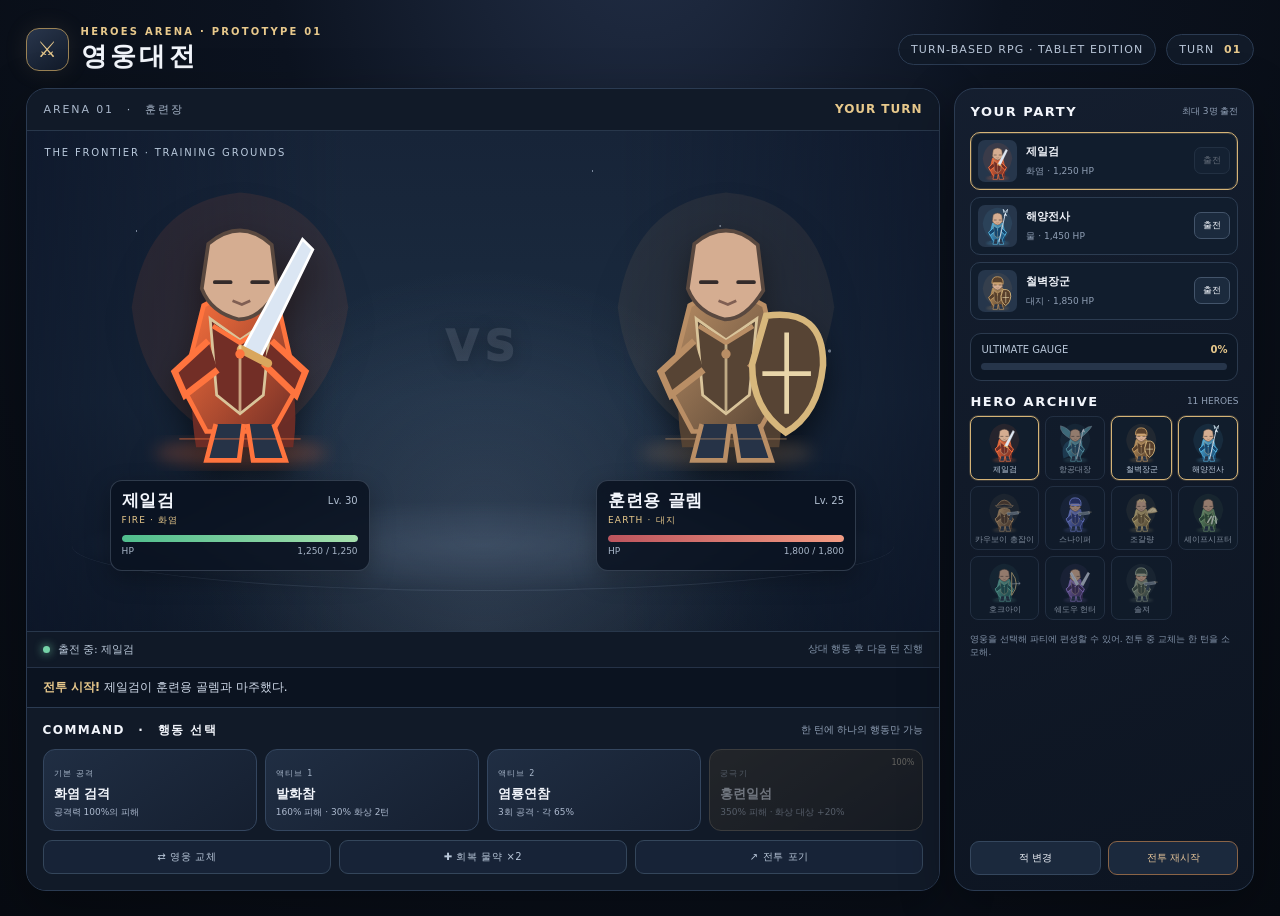
==== hero-battle/index.html @ e9ee2f9c "Add Heroes Battle iPad combat prototype" ====
<!doctype html>
<html lang="ko">
<head>
<meta charset="utf-8">
<meta name="viewport" content="width=device-width,initial-scale=1,maximum-scale=1,user-scalable=no,viewport-fit=cover">
<meta name="theme-color" content="#090d16">
<meta name="apple-mobile-web-app-capable" content="yes">
<meta name="mobile-web-app-capable" content="yes">
<meta name="apple-mobile-web-app-status-bar-style" content="black-translucent">
<title>영웅대전 — HEROES ARENA</title>
<style>
:root{color-scheme:dark;--bg:#090d16;--panel:#111927;--panel2:#172235;--line:#2b3b52;--muted:#91a0b6;--text:#f2f5fb;--gold:#e8c98c;--blue:#7ab9ef;--red:#f07878;--green:#77c9a4}
*{box-sizing:border-box}html,body{margin:0;min-height:100%;background:radial-gradient(ellipse at 50% -20%,#24314a 0,#0c1320 42%,#070b12 100%);color:var(--text);font-family:ui-sans-serif,system-ui,-apple-system,BlinkMacSystemFont,"Segoe UI",sans-serif}body{min-height:100svh;overflow-x:hidden}button{font:inherit;color:inherit;cursor:pointer}button:focus-visible{outline:2px solid var(--gold);outline-offset:3px}.app{max-width:1500px;margin:auto;padding:clamp(12px,2vw,26px);min-height:100svh}.top{display:flex;align-items:center;justify-content:space-between;gap:16px;margin-bottom:14px}.brand{display:flex;align-items:center;gap:12px}.crest{width:43px;height:43px;display:grid;place-items:center;border:1px solid #9b8356;border-radius:13px;color:var(--gold);font-size:22px;background:linear-gradient(145deg,#29364c,#111a29);box-shadow:0 0 24px #d8b77b1a}.eyebrow{font-size:10px;letter-spacing:.22em;color:var(--gold);font-weight:800}.brand h1{font-size:clamp(18px,2.4vw,26px);letter-spacing:.13em;margin:2px 0 0;font-weight:900}.top-right{display:flex;align-items:center;gap:10px}.mode-pill,.turn-pill{padding:8px 12px;border:1px solid var(--line);border-radius:999px;background:#111a28;color:#b8c5d7;font-size:11px;letter-spacing:.1em}.turn-pill strong{color:var(--gold);margin-left:5px}.layout{display:grid;grid-template-columns:minmax(0,1fr) 300px;gap:14px;align-items:stretch}.battle-card,.side-card{border:1px solid #2b3b52;background:linear-gradient(160deg,#151f30ed,#0d1522f5);border-radius:20px;box-shadow:0 18px 55px #0005;overflow:hidden}.battle-head{display:flex;align-items:center;justify-content:space-between;padding:13px 17px;border-bottom:1px solid #28374b;background:#111a28}.battle-head span{font-size:11px;letter-spacing:.17em;color:#aab8cb}.battle-head strong{font-size:12px;color:var(--gold);letter-spacing:.08em}.arena{position:relative;min-height:clamp(300px,43vw,500px);height:clamp(300px,43vw,500px);overflow:hidden;background:radial-gradient(ellipse at 50% 78%,#40516a55 0,transparent 45%),linear-gradient(180deg,#172438 0%,#1b2c40 54%,#101b2a 100%)}.arena:before{content:"";position:absolute;inset:0;background:linear-gradient(90deg,#0b1427aa,transparent 35%,transparent 65%,#0b1427aa),radial-gradient(ellipse at 50% 100%,#a7bdd51c,transparent 52%);pointer-events:none}.stars{position:absolute;inset:0;opacity:.5;background-image:radial-gradient(1px 1px at 12% 20%,#dbe9ff 60%,transparent),radial-gradient(1px 1px at 27% 39%,#dbe9ff 60%,transparent),radial-gradient(1px 1px at 76% 19%,#dbe9ff 60%,transparent),radial-gradient(2px 2px at 88% 44%,#dbe9ff 60%,transparent),radial-gradient(1px 1px at 62% 8%,#dbe9ff 60%,transparent)}.ground{position:absolute;left:5%;right:5%;bottom:8%;height:18%;border-radius:50%;background:radial-gradient(ellipse,#8ea6c52a 0,#8ea6c514 44%,transparent 72%);border-bottom:1px solid #a7bdd522}.fighter{position:absolute;z-index:2;width:34%;max-width:280px;bottom:12%;display:flex;flex-direction:column;align-items:center;transition:transform .25s,filter .25s}.fighter.player{left:8%}.fighter.enemy{right:8%;transform:scaleX(-1)}.fighter.enemy .fighter-meta{transform:scaleX(-1)}.fighter.enemy .hero-art{transform:scaleX(-1)}.hero-art{width:100%;max-height:340px;filter:drop-shadow(0 16px 15px #0008);transition:filter .2s,transform .2s}.fighter.player .hero-art{animation:float 3.4s ease-in-out infinite}.fighter.enemy .hero-art{animation:float 3.8s ease-in-out infinite reverse}.fighter-meta{width:min(100%,260px);margin-top:-4px;padding:8px 11px;border:1px solid #9eb2cb40;border-radius:12px;background:#0a1220d9;backdrop-filter:blur(8px);box-shadow:0 8px 24px #0004}.meta-line{display:flex;justify-content:space-between;align-items:center;gap:8px}.fighter-name{font-size:clamp(13px,1.5vw,17px);font-weight:900;letter-spacing:.04em}.fighter-level{font-size:10px;color:#b1bfd1}.element{font-size:9px;letter-spacing:.13em;color:var(--gold);margin-top:2px}.hp-line{height:7px;background:#28364a;border-radius:10px;overflow:hidden;margin-top:8px}.hp-fill{height:100%;width:100%;background:linear-gradient(90deg,#4fbd8d,#a5dfad);border-radius:10px;transition:width .35s}.enemy .hp-fill{background:linear-gradient(90deg,#bd545d,#f29b83)}.hp-caption{display:flex;justify-content:space-between;font-size:9px;color:#aab8ca;margin-top:4px}.status-row{display:flex;gap:4px;flex-wrap:wrap;margin-top:6px}.status-tag{font-size:9px;padding:3px 6px;border-radius:5px;background:#59452a;color:#ffdaa0;border:1px solid #b98b4b55}.versus{position:absolute;z-index:1;left:50%;top:43%;transform:translate(-50%,-50%);font-size:clamp(22px,4vw,42px);font-weight:1000;color:#d7e1ef20;letter-spacing:.15em;text-shadow:0 2px 20px #0004}.arena-label{position:absolute;left:18px;top:16px;color:#b9c9dc;font-size:10px;letter-spacing:.18em}.effect-layer{position:absolute;inset:0;z-index:5;pointer-events:none;display:grid;place-items:center}.battle-flash{position:absolute;inset:0;opacity:0;background:radial-gradient(circle at 30% 60%,#fff8,transparent 45%);mix-blend-mode:screen}.battle-flash.play{animation:flash .55s ease-out}.impact{position:absolute;font-size:clamp(36px,7vw,76px);font-weight:1000;color:#fff;text-shadow:0 0 12px var(--fx,#ff9a4c),0 0 32px var(--fx,#ff9a4c);animation:impact .9s ease-out forwards}.fx-ring{position:absolute;width:100px;height:100px;border:5px solid var(--fx,#ff9a4c);border-radius:50%;box-shadow:0 0 35px var(--fx,#ff9a4c),inset 0 0 25px var(--fx,#ff9a4c);animation:ring .7s ease-out forwards}.fighter.hit{filter:brightness(2) sepia(.5);transform:translateX(8px)}.fighter.enemy.hit{transform:scaleX(-1) translateX(8px)}.fighter.attack{animation:lunge .45s ease}.fighter.enemy.attack{animation:lungeEnemy .45s ease}.arena-footer{display:flex;align-items:center;justify-content:space-between;gap:12px;padding:10px 16px;background:#101927;border-top:1px solid #28374b}.active-hero{display:flex;align-items:center;gap:8px;color:#b9c7d8;font-size:11px}.active-dot{width:7px;height:7px;border-radius:50%;background:#75d2a7;box-shadow:0 0 10px #75d2a7}.battle-log{min-height:40px;display:flex;align-items:center;padding:9px 16px;font-size:12px;color:#d1dbea;background:#0b1320;border-top:1px solid #253247}.battle-log b{color:var(--gold);margin-right:4px}.controls{padding:14px 16px 16px;background:#111a28;border-top:1px solid #2b3b52}.controls-top{display:flex;align-items:center;justify-content:space-between;margin-bottom:10px}.controls-top strong{font-size:12px;letter-spacing:.12em}.controls-top small{font-size:10px;color:var(--muted)}.skill-grid{display:grid;grid-template-columns:repeat(4,minmax(0,1fr));gap:8px}.skill{min-height:82px;text-align:left;padding:10px;border-radius:12px;border:1px solid #34465f;background:linear-gradient(145deg,#202e43,#151f30);position:relative;transition:.18s}.skill:hover:not(:disabled){border-color:#c7aa73;transform:translateY(-2px);box-shadow:0 7px 18px #0004}.skill:disabled{opacity:.42;cursor:not-allowed;filter:saturate(.45)}.skill .skill-type{font-size:8px;letter-spacing:.15em;color:#aab9cc}.skill .skill-name{font-size:13px;font-weight:900;margin:5px 0 3px}.skill .skill-desc{font-size:9px;line-height:1.35;color:#aebbd0}.skill.ult{border-color:#806a47;background:linear-gradient(145deg,#403522,#1e1b1a)}.skill.ult.ready{box-shadow:inset 0 0 0 1px #e3c17b,0 0 18px #d3a95635}.skill .cost{position:absolute;right:8px;top:8px;font-size:8px;color:var(--gold)}.utility-row{display:flex;gap:8px;margin-top:9px}.utility{flex:1;padding:9px 10px;border:1px solid #34465b;border-radius:9px;background:#172337;color:#bac8da;font-size:10px;letter-spacing:.06em}.utility:hover{border-color:#8195ad}.side-card{padding:15px;display:flex;flex-direction:column;gap:13px}.side-title{display:flex;justify-content:space-between;align-items:center}.side-title h2{margin:0;font-size:13px;letter-spacing:.12em}.side-title span{font-size:9px;color:var(--muted)}.party-list{display:flex;flex-direction:column;gap:7px}.party-slot{display:flex;align-items:center;gap:9px;padding:7px;border:1px solid #2c3c51;background:#111d2d;border-radius:10px;min-height:58px}.party-slot.current{border-color:#d5b477;box-shadow:inset 0 0 0 1px #d5b47733}.mini-portrait{width:39px;height:42px;border-radius:7px;overflow:hidden;background:#26364b;flex:none}.mini-portrait svg{width:100%;height:100%}.slot-info{min-width:0;flex:1}.slot-info strong{font-size:11px;display:block}.slot-info small{font-size:9px;color:var(--muted)}.slot-hp{font-size:9px;color:#aabbd0}.swap-btn{border:1px solid #43546a;background:#1b2a3d;padding:6px 8px;border-radius:7px;font-size:9px}.swap-btn:disabled{opacity:.35}.gauge-block{padding:10px;border-radius:11px;background:#0d1725;border:1px solid #2b3a4e}.gauge-head{display:flex;justify-content:space-between;font-size:10px;color:#b8c6d8}.gauge-head strong{color:var(--gold)}.gauge{height:7px;border-radius:10px;background:#26354a;margin-top:8px;overflow:hidden}.gauge i{display:block;height:100%;width:0;background:linear-gradient(90deg,#6a80d8,#c1a4ff);transition:width .3s}.roster{display:grid;grid-template-columns:repeat(4,1fr);gap:6px}.roster button{border:1px solid #2c3b50;border-radius:8px;padding:4px;background:#111d2c;opacity:.66;transition:.15s}.roster button.selected{opacity:1;border-color:#d5b477;box-shadow:0 0 0 1px #d5b47733}.roster button svg{width:100%;height:43px;display:block}.roster button small{font-size:8px;color:#b9c7d8;display:block;white-space:nowrap;overflow:hidden;text-overflow:ellipsis}.roster-note{font-size:9px;line-height:1.5;color:#8292a8}.side-actions{margin-top:auto;display:flex;gap:7px}.side-actions button{flex:1;padding:9px;border:1px solid #35475e;background:#1b293d;border-radius:9px;font-size:10px}.side-actions .restart{border-color:#8a6447;color:#e9c79b}.toast{position:fixed;z-index:20;left:50%;top:15%;transform:translate(-50%,-12px);padding:11px 18px;border-radius:999px;background:#111b2aee;border:1px solid #d5b477;color:#f6dfb3;font-size:12px;box-shadow:0 10px 35px #0008;opacity:0;pointer-events:none;transition:.25s}.toast.show{opacity:1;transform:translate(-50%,0)}.modal-backdrop{position:fixed;inset:0;z-index:30;background:#050912d9;backdrop-filter:blur(8px);display:none;align-items:center;justify-content:center;padding:18px}.modal-backdrop.show{display:flex}.modal{width:min(560px,100%);max-height:90svh;overflow:auto;border:1px solid #52617a;border-radius:18px;background:linear-gradient(155deg,#1a2639,#0c1421);padding:20px;box-shadow:0 25px 90px #000b}.modal h2{margin:0 0 7px;font-size:20px}.modal p{color:#aab8cc;font-size:12px;line-height:1.6}.modal-actions{display:flex;gap:8px;margin-top:15px}.modal-actions button{flex:1;padding:11px;border-radius:9px;border:1px solid #43536a;background:#1b2a3e}.modal-actions .confirm{background:#b28a4f;color:#141414;border-color:#d3b57c;font-weight:900}.enemy-select{display:grid;grid-template-columns:repeat(2,1fr);gap:8px}.enemy-choice{padding:10px;border:1px solid #34465e;background:#132034;border-radius:10px;text-align:left}.enemy-choice strong{display:block;font-size:12px}.enemy-choice small{color:#aab8cb;font-size:9px}.result-mark{font-size:36px;margin:4px 0 10px}.result-modal{text-align:center}.result-modal .modal-actions{justify-content:center}.result-modal .modal-actions button{max-width:220px}
@keyframes float{0%,100%{transform:translateY(0)}50%{transform:translateY(-7px)}}@keyframes flash{0%{opacity:0}25%{opacity:.9}100%{opacity:0}}@keyframes impact{0%{opacity:0;transform:scale(.3) rotate(-12deg)}30%{opacity:1;transform:scale(1.2) rotate(4deg)}100%{opacity:0;transform:scale(1.6) translateY(-25px)}}@keyframes ring{0%{opacity:1;transform:scale(.25)}100%{opacity:0;transform:scale(2.5)}}@keyframes lunge{0%,100%{transform:translateX(0)}45%{transform:translateX(38px)}}@keyframes lungeEnemy{0%,100%{transform:scaleX(-1) translateX(0)}45%{transform:scaleX(-1) translateX(38px)}}
@media(max-width:900px){.layout{grid-template-columns:minmax(0,1fr) 255px}.side-card{padding:11px}.arena{height:390px;min-height:390px}.fighter{width:39%}.skill-grid{gap:6px}.skill{padding:8px;min-height:77px}.skill .skill-name{font-size:11px}.skill .skill-desc{font-size:8px}}
@media(max-width:680px){.app{padding:10px}.top{margin-bottom:9px}.mode-pill{display:none}.layout{grid-template-columns:1fr}.arena{height:340px;min-height:340px}.fighter{width:40%;bottom:12%}.fighter.player{left:2%}.fighter.enemy{right:2%}.fighter-meta{padding:6px 8px}.skill-grid{grid-template-columns:repeat(2,minmax(0,1fr))}.skill{min-height:72px}.side-card{display:grid;grid-template-columns:1fr 1fr;gap:10px}.side-card>.side-title,.side-card>.roster-note,.side-card>.side-actions{grid-column:1/-1}.party-list{grid-column:1/-1;display:grid;grid-template-columns:repeat(3,1fr)}.party-slot{flex-wrap:wrap;gap:5px}.party-slot .swap-btn{width:100%}.gauge-block{align-self:start}.roster{grid-template-columns:repeat(4,1fr)}.battle-head{padding:11px}.arena-footer{padding:9px 11px}.battle-log{font-size:11px}.fighter-name{font-size:12px}.hp-caption{font-size:8px}}
@media(orientation:portrait) and (min-width:681px){.arena{height:380px;min-height:380px}}
</style>
</head>
<body>
<div class="app">
<header class="top">
 <div class="brand"><div class="crest">⚔</div><div><div class="eyebrow">HEROES ARENA · PROTOTYPE 01</div><h1>영웅대전</h1></div></div>
 <div class="top-right"><div class="mode-pill">TURN-BASED RPG · TABLET EDITION</div><div class="turn-pill">TURN <strong id="turnNo">01</strong></div></div>
</header>
<div class="layout">
<main class="battle-card">
 <div class="battle-head"><span>ARENA 01　·　훈련장</span><strong id="battleState">YOUR TURN</strong></div>
 <section class="arena" id="arena">
  <div class="stars"></div><div class="arena-label">THE FRONTIER · TRAINING GROUNDS</div><div class="ground"></div><div class="versus">VS</div>
  <div class="fighter player" id="playerFighter"><div class="hero-art" id="playerArt"></div><div class="fighter-meta"><div class="meta-line"><strong class="fighter-name" id="playerName">제일검</strong><span class="fighter-level" id="playerLevel">Lv. 30</span></div><div class="element" id="playerElement">FIRE · 화염</div><div class="hp-line"><div class="hp-fill" id="playerHpBar"></div></div><div class="hp-caption"><span>HP</span><span id="playerHpText">1000 / 1000</span></div><div class="status-row" id="playerStatus"></div></div></div>
  <div class="fighter enemy" id="enemyFighter"><div class="hero-art" id="enemyArt"></div><div class="fighter-meta"><div class="meta-line"><strong class="fighter-name" id="enemyName">훈련용 골렘</strong><span class="fighter-level" id="enemyLevel">Lv. 25</span></div><div class="element" id="enemyElement">EARTH · 대지</div><div class="hp-line"><div class="hp-fill" id="enemyHpBar"></div></div><div class="hp-caption"><span>HP</span><span id="enemyHpText">1800 / 1800</span></div><div class="status-row" id="enemyStatus"></div></div></div>
  <div class="effect-layer"><div class="battle-flash" id="flash"></div></div>
 </section>
 <div class="arena-footer"><div class="active-hero"><i class="active-dot"></i><span id="activeHeroLabel">출전 중: 제일검</span></div><span style="font-size:10px;color:#8394aa">상대 행동 후 다음 턴 진행</span></div>
 <div class="battle-log" id="battleLog" aria-live="polite"><b>전투 시작!</b> 제일검이 훈련용 골렘과 마주했다.</div>
 <section class="controls">
  <div class="controls-top"><strong>COMMAND　·　행동 선택</strong><small>한 턴에 하나의 행동만 가능</small></div>
  <div class="skill-grid" id="skillGrid"></div>
  <div class="utility-row"><button class="utility" id="swapOpen">⇄ 영웅 교체</button><button class="utility" id="itemBtn">✚ 회복 물약 <span id="potionCount">×2</span></button><button class="utility" id="runBtn">↗ 전투 포기</button></div>
 </section>
</main>
<aside class="side-card">
 <div class="side-title"><h2>YOUR PARTY</h2><span>최대 3명 출전</span></div>
 <div class="party-list" id="partyList"></div>
 <div class="gauge-block"><div class="gauge-head"><span>ULTIMATE GAUGE</span><strong id="ultPercent">0%</strong></div><div class="gauge"><i id="ultBar"></i></div></div>
 <div><div class="side-title" style="margin-bottom:7px"><h2>HERO ARCHIVE</h2><span>11 HEROES</span></div><div class="roster" id="roster"></div></div>
 <div class="roster-note">영웅을 선택해 파티에 편성할 수 있어. 전투 중 교체는 한 턴을 소모해.</div>
 <div class="side-actions"><button id="enemyOpen">적 변경</button><button class="restart" id="restartBtn">전투 재시작</button></div>
</aside>
</div>
</div>
<div class="toast" id="toast"></div>
<div class="modal-backdrop" id="swapModal"><div class="modal"><div class="eyebrow">TACTICAL SWITCH</div><h2>출전 영웅 교체</h2><p>교체는 한 턴을 소모합니다. 현재 출전 중이거나 전투 불능인 영웅은 선택할 수 없습니다.</p><div class="enemy-select" id="swapChoices"></div><div class="modal-actions"><button data-close="swapModal">취소</button></div></div></div>
<div class="modal-backdrop" id="enemyModal"><div class="modal"><div class="eyebrow">TRAINING MATCH</div><h2>상대 선택</h2><p>프로토타입 전투 테스트를 위한 상대를 선택해.</p><div class="enemy-select" id="enemyChoices"></div><div class="modal-actions"><button data-close="enemyModal">닫기</button></div></div></div>
<div class="modal-backdrop" id="resultModal"><div class="modal result-modal"><div class="result-mark" id="resultMark">🏆</div><div class="eyebrow">BATTLE RESULT</div><h2 id="resultTitle">승리!</h2><p id="resultText">전투에서 승리했습니다.</p><div class="modal-actions"><button class="confirm" id="resultRestart">다시 전투하기</button></div></div></div>
<script>
const HEROES=[
{id:'sword',name:'제일검',element:'화염',en:'FIRE',role:'화염 검객',hp:1250,atk:190,def:105,int:65,speed:90,color:'#ff743e',dark:'#722e26',weapon:'sword',skills:[['기본 공격','화염 검격','공격력 100%의 피해'],['액티브 1','발화참','160% 피해 · 30% 화상 2턴'],['액티브 2','염룡연참','3회 공격 · 각 65%'],['궁극기','홍련일섬','350% 피해 · 화상 대상 +20%']]},
{id:'air',name:'항공대장',element:'바람',en:'WIND',role:'창공의 지휘관',hp:1080,atk:160,def:85,int:105,speed:145,color:'#75c9d9',dark:'#28526d',weapon:'spear',skills:[['기본 공격','급강하 타격','공격력 100%의 피해'],['액티브 1','고공 비행','1턴 비행 · 다음 공격 +30%'],['액티브 2','융단 폭격','150% 피해 · 방어 일부 무시'],['궁극기','천공의 심판','300% 피해 · 방어 일부 무시']]},
{id:'wall',name:'철벽장군',element:'대지',en:'EARTH',role:'불멸의 수호자',hp:1850,atk:125,def:190,int:75,speed:55,color:'#c49a62',dark:'#58402c',weapon:'shield',skills:[['기본 공격','철벽 강타','공격력 100%의 피해'],['액티브 1','절대 방벽','최대 HP 25% 방어막 · 2턴'],['액티브 2','대지 분쇄','180% 피해 · 방어력 15% 감소'],['궁극기','불멸의 요새','200% 피해 · 아군 방어막 및 방어 강화']]},
{id:'sea',name:'해양전사',element:'물',en:'WATER',role:'심해의 전사',hp:1450,atk:150,def:145,int:100,speed:85,color:'#58b9e5',dark:'#16466e',weapon:'trident',skills:[['기본 공격','해류 베기','공격력 100%의 피해'],['액티브 1','심해의 방패','최대 HP 20% 방어막 · 2턴'],['액티브 2','해일 강타','170% 피해 · 30% 둔화 2턴'],['궁극기','대해일의 심판','300% 피해 · 자신의 HP 20% 회복']]},
{id:'cowboy',name:'카우보이 총잡이',element:'무속성',en:'NEUTRAL',role:'황야의 건슬링어',hp:1120,atk:175,def:90,int:70,speed:120,color:'#d7ad78',dark:'#58402f',weapon:'gun',ammo:6,skills:[['기본 공격','퀵 드로우','120% 피해 · 탄환 1발'],['액티브 1','데드아이','다음 공격 220% · 탄환 1발'],['액티브 2','패닝 샷','3회 공격 · 각 65% · 탄환 3발'],['궁극기','식스 데빌스','탄환당 65% 피해 · 전탄 소모']]},
{id:'sniper',name:'스나이퍼',element:'번개',en:'LIGHTNING',role:'천둥의 저격수',hp:980,atk:205,def:75,int:145,speed:100,color:'#8b9dff',dark:'#303b79',weapon:'rifle',aim:0,skills:[['기본 공격','정밀 사격','조준 단계에 따라 강화'],['액티브 1','집중 조준','조준 단계 +1 · 최대 3'],['액티브 2','관통 저격','200% + 조준 보너스 · 방어 30% 무시'],['궁극기','뇌신의 저격','400% + 조준 보너스 · 조준 초기화']]},
{id:'sage',name:'조갈량',element:'빛',en:'LIGHT',role:'와룡의 책사',hp:1180,atk:90,def:100,int:220,speed:95,color:'#f0d78f',dark:'#76613b',weapon:'fan',tactic:2,skills:[['기본 공격','선인의 일격','100% + 책략당 15%'],['액티브 1','천리안','120% + 지능 계수 · 방어 감소'],['액티브 2','천군지휘','아군 공격 30% · 방어 20% 증가'],['궁극기','팔괘천진','250% + 책략 보너스 · 아군 강화']]},
{id:'shifter',name:'셰이프시프터',element:'무속성',en:'NEUTRAL',role:'만수의 군주',hp:1380,atk:150,def:125,int:120,speed:105,color:'#91c48a',dark:'#36583c',weapon:'claw',form:'wolf',skills:[['기본 공격','야수의 발톱','공격력 100%의 피해'],['액티브 1','야수화','늑대 · 곰 · 독수리 변신'],['액티브 2','야수의 본능','180% 피해 · 형태별 추가 효과'],['궁극기','만수의 왕','350% 피해 · HP 20% 회복 · 전 능력 강화']]},
{id:'hawk',name:'호크아이',element:'바람',en:'WIND',role:'천공의 명궁',hp:1150,atk:150,def:75,int:110,speed:175,color:'#70c8b6',dark:'#245a59',weapon:'bow',combo:0,skills:[['기본 공격','바람의 화살','100% 피해 · 연계 +1'],['액티브 1','이중 사격','2회 공격 · 각 85%'],['액티브 2','폭풍의 화살비','4회 공격 · 각 60% · 연계 보너스'],['궁극기','천공의 관통','350% + 연계 보너스 · 연계 초기화']]},
{id:'shadow',name:'쉐도우 헌터',element:'어둠',en:'DARK',role:'그림자의 처형자',hp:950,atk:190,def:70,int:125,speed:180,color:'#a78ae8',dark:'#42315e',weapon:'dual',mark:1,skills:[['기본 공격','그림자 베기','100% 피해 · 표식 +1'],['액티브 1','그림자 은신','1턴 은신 · 다음 공격 +40%'],['액티브 2','약점 절단','200% + 표식당 20% · 방어 20% 무시'],['궁극기','심연의 처형','350% + 표식당 25% · 표식 초기화']]},
{id:'soldier',name:'솔져',element:'무속성',en:'NEUTRAL',role:'전장의 지배자',hp:1550,atk:165,def:150,int:105,speed:100,color:'#a8b7a0',dark:'#455346',weapon:'rifle',gear:2,skills:[['기본 공격','전술 사격','공격력 100%의 피해'],['액티브 1','전술 수류탄','180% 피해 · 공격력 15% 감소'],['액티브 2','방탄 전술','최대 HP 30% 방어막 · 피해 감소'],['궁극기','최종 작전','350% 피해 · 방어 강화 · 장비 회복']]}
];
const ENEMIES=[{id:'golem',name:'훈련용 골렘',element:'대지',en:'EARTH',hp:1800,atk:105,def:110,color:'#b98e65',dark:'#574434',weapon:'shield',level:25,skill:'바위 강타'},{id:'wraith',name:'심연의 망령',element:'어둠',en:'DARK',hp:1450,atk:155,def:75,color:'#a17de2',dark:'#39284f',weapon:'dual',level:28,skill:'심연의 손톱'},{id:'drake',name:'화염 비룡',element:'화염',en:'FIRE',hp:2100,atk:145,def:105,color:'#f07b4e',dark:'#6e2b2b',weapon:'claw',level:30,skill:'화염 숨결'},{id:'knight',name:'번개 기사',element:'번개',en:'LIGHTNING',hp:1700,atk:165,def:125,color:'#8b9eff',dark:'#343d75',weapon:'sword',level:32,skill:'낙뢰 참격'}];
const ADV={화염:{strong:['바람','대지'],weak:['물','어둠']},물:{strong:['화염','대지'],weak:['바람','번개']},바람:{strong:['대지','물'],weak:['화염','어둠']},번개:{strong:['어둠','빛'],weak:['대지','물']},빛:{strong:['화염','바람'],weak:['번개','어둠']},어둠:{strong:['화염','바람'],weak:['물','번개']},대지:{strong:['물','번개'],weak:['화염','바람']},무속성:{strong:[],weak:[]}};
let party=['sword','sea','wall'],active='sword',enemyId='golem',playerState={},enemyState={},turn=1,playerTurn=true,busy=false,potions=2,battleOver=false;
const $=id=>document.getElementById(id);
const cloneHero=id=>{const h=HEROES.find(x=>x.id===id);return {...h,hpNow:h.hp,ult:0,barrier:0,status:[],dead:false,boost:0,used:{} }};
function freshPlayer(){playerState={};party.forEach(id=>playerState[id]=cloneHero(id));active=party[0];}
function freshEnemy(){const e=ENEMIES.find(x=>x.id===enemyId);enemyState={...e,hpNow:e.hp,barrier:0,status:[],dead:false};}
function heroArt(h,small){const c=h.color||'#b3b3b3',d=h.dark||'#303030',w=h.weapon||'sword';let weapon='';
if(w==='sword')weapon='<path d="M153 190 L217 72 L228 83 L170 202Z" fill="#dbe6f3" stroke="#fff" stroke-width="3"/><path d="M151 190L180 205" stroke="#d9a65d" stroke-width="9" stroke-linecap="round"/>';
if(w==='spear'||w==='trident')weapon='<path d="M212 65L161 292" stroke="#d7e1ed" stroke-width="7"/><path d="M212 58l-13 32 15-9 13 10z" fill="#e4edf6"/>'+(w==='trident'?'<path d="M212 58l-17-24 6 28m11-4 17-24-6 28" stroke="#dcecf7" stroke-width="6" fill="none"/>':'');
if(w==='shield')weapon='<path d="M193 154Q255 145 254 207Q249 259 214 279Q178 254 178 206Z" fill="'+d+'" stroke="#d7b77c" stroke-width="7"/><path d="M215 172v87m-26-43h52" stroke="#e8d5a9" stroke-width="5"/>';
if(w==='gun'||w==='rifle')weapon='<path d="M170 168L257 157L261 176L177 187Z" fill="#6f7d8b" stroke="#d5dfe9" stroke-width="3"/><path d="M196 182l-10 40 18 4 15-43" fill="#39495a"/><path d="M250 162h25" stroke="#e9d5a6" stroke-width="4"/>';
if(w==='fan')weapon='<path d="M185 168Q250 90 273 160Q236 174 185 168Z" fill="#f2dfb1" stroke="#a98d5b" stroke-width="4"/><path d="M185 168l74-8m-52-1 34-40m-16 42 17-20" stroke="#b29b70" stroke-width="3"/>';
if(w==='claw')weapon='<path d="M174 195l-28 45m43-44-12 55m28-55 7 51" stroke="#dfe9dc" stroke-width="11" stroke-linecap="round"/>';
if(w==='bow')weapon='<path d="M207 88Q276 174 207 264M207 88L207 264" fill="none" stroke="#d6bd85" stroke-width="7"/><path d="M207 176l65-4-13-11m13 11-13 11" fill="none" stroke="#dce7f3" stroke-width="4"/>';
if(w==='dual')weapon='<path d="M160 190L110 95l13-9 55 93m32 12 50-95-13-9-55 93" fill="#bfc9da" stroke="#fff" stroke-width="3"/>';
const crown=h.id==='sage'?'<path d="M126 89l13-24 15 17 15-22 15 29" fill="none" stroke="#f0d78f" stroke-width="7"/>':'';
const cape=h.id==='air'?'<path d="M125 140Q30 170 60 287L135 255 177 291 208 154Z" fill="'+d+'" opacity=".85"/>':'<path d="M125 154Q88 210 103 295L207 295Q218 220 178 151Z" fill="'+d+'" opacity=".92"/>';
const head=h.id==='cowboy'?'<path d="M106 94Q150 46 194 94L204 111H96Z" fill="'+d+'" stroke="'+c+'" stroke-width="5"/><path d="M83 112Q149 91 219 112L209 124H93Z" fill="#252d37" stroke="'+c+'" stroke-width="4"/>':'<path d="M116 77Q151 48 184 78L190 127Q171 158 149 158Q119 151 109 125Z" fill="#d5ad91" stroke="#59483f" stroke-width="4"/>';
const helmet=h.id==='wall'||h.id==='soldier'||h.id==='sniper'?'<path d="M106 105Q105 50 151 53Q200 53 194 112L179 100H120Z" fill="'+d+'" stroke="'+c+'" stroke-width="7"/><path d="M120 111h61" stroke="'+c+'" stroke-width="8"/>':'';
const wings=h.id==='air'?'<path d="M120 140Q27 90 37 37Q104 50 144 133M180 139Q260 75 277 40Q218 41 166 134" fill="'+c+'" opacity=".65" stroke="#e8f4ff" stroke-width="4"/>':'';
return '<svg viewBox="0 0 300 330" role="img" aria-label="'+h.name+' 캐릭터 일러스트" xmlns="http://www.w3.org/2000/svg"><defs><linearGradient id="a'+h.id+'" x1="0" y1="0" x2="1" y2="1"><stop stop-color="'+c+'"/><stop offset="1" stop-color="'+d+'"/></linearGradient><filter id="g'+h.id+'"><feGaussianBlur stdDeviation="8"/></filter></defs><ellipse cx="151" cy="301" rx="92" ry="16" fill="'+c+'" opacity=".22" filter="url(#g'+h.id+')"/><path d="M150 22Q250 30 266 145Q248 260 150 296Q46 253 34 145Q50 33 150 22Z" fill="'+c+'" opacity=".09"/>'+wings+cape+'<path d="M111 143Q151 118 191 143L211 231 185 278 114 278 89 231Z" fill="url(#a'+h.id+')" stroke="'+c+'" stroke-width="5"/><path d="M118 157L150 180 183 157 175 239 150 259 125 239Z" fill="'+d+'" stroke="#d9c49a" stroke-width="3"/><path d="M116 181L80 214 91 239 126 212M184 181l36 33-10 25-35-34" fill="'+d+'" stroke="'+c+'" stroke-width="7"/>'+head+helmet+crown+'<path d="M123 118h17m23 0h17" stroke="#342b2a" stroke-width="4" stroke-linecap="round"/><path d="M142 138l10 4 9-4" stroke="#805f53" stroke-width="3" fill="none"/><path d="M121 165l29 18 29-18" stroke="'+c+'" stroke-width="5" fill="none"/><path d="M124 270l-10 39h35l5-39m4 0 6 39h35l-13-39" fill="#263347" stroke="'+c+'" stroke-width="5"/>'+weapon+'<path d="M150 185l0 72" stroke="#f7e1b0" stroke-width="3" opacity=".65"/><circle cx="150" cy="195" r="5" fill="'+c+'"/><path d="M85 286h130" stroke="'+c+'" stroke-width="2" opacity=".4"/></svg>';
}
function current(){return playerState[active]}
function multiplier(att,def){if(att==='무속성'||def==='무속성')return 1;const a=ADV[att]||ADV['무속성'];if(a.strong.includes(def))return 1.25;if(a.weak.includes(def))return .8;return 1}
function fmt(n){return Math.max(0,Math.round(n)).toLocaleString('ko-KR')}
function addLog(html){$('battleLog').innerHTML=html}
function toast(t){$('toast').textContent=t;$('toast').classList.add('show');setTimeout(()=>$('toast').classList.remove('show'),1500)}
function setStatus(unit,type,duration){let s=unit.status.find(x=>x.type===type);if(s)s.turns=Math.max(s.turns,duration);else unit.status.push({type,turns:duration})}
function hasStatus(unit,type){return unit.status.some(s=>s.type===type)}
function renderStatus(unit,id){$(id).innerHTML=unit.status.map(s=>'<span class="status-tag">'+s.type+' '+s.turns+'</span>').join('')}
function renderFighter(unit,prefix,hero){$(prefix+'Art').innerHTML=heroArt(unit);$(prefix+'Name').textContent=unit.name;$(prefix+'Level').textContent='Lv. '+(unit.level||30);$(prefix+'Element').textContent=(unit.en||'NEUTRAL')+' · '+unit.element;$(prefix+'HpBar').style.width=Math.max(0,unit.hpNow/unit.hp*100)+'%';$(prefix+'HpText').textContent=fmt(unit.hpNow)+' / '+fmt(unit.hp);renderStatus(unit,prefix+'Status')}
function render(){
 const h=current();renderFighter(h,'player',true);renderFighter(enemyState,'enemy',false);
 $('activeHeroLabel').textContent='출전 중: '+h.name;$('turnNo').textContent=String(turn).padStart(2,'0');$('battleState').textContent=battleOver?'BATTLE END':playerTurn?'YOUR TURN':'ENEMY TURN';
 $('ultPercent').textContent=Math.min(100,h.ult)+'%';$('ultBar').style.width=Math.min(100,h.ult)+'%';
 $('potionCount').textContent='×'+potions;
 $('partyList').innerHTML=party.map(id=>{const x=playerState[id];return '<div class="party-slot '+(id===active?'current':'')+'"><div class="mini-portrait">'+heroArt(x)+'</div><div class="slot-info"><strong>'+x.name+'</strong><small>'+x.element+' · '+fmt(x.hpNow)+' HP</small></div><button class="swap-btn" data-swap="'+id+'" '+(id===active||x.hpNow<=0||!playerTurn||battleOver?'disabled':'')+'>출전</button></div>'}).join('');
 $('roster').innerHTML=HEROES.map(x=>'<button class="'+(party.includes(x.id)?'selected':'')+'" data-roster="'+x.id+'" title="'+x.name+'">'+heroArt(x)+'<small>'+x.name+'</small></button>').join('');
 $('skillGrid').innerHTML=h.skills.map((s,i)=>{let disabled=!playerTurn||busy||battleOver||hasStatus(h,'기절')||hasStatus(h,'침묵')&&i>0;let desc=s[2],cost='';if(i===3){cost='100%';if(h.ult<100)disabled=true;}if(h.id==='cowboy'&&i<3&&h.ammo<=0)disabled=true;if(h.id==='cowboy'&&i===2&&h.ammo<3)disabled=true;if(h.id==='soldier'&&(i===1||i===2)&&h.gear<=0)disabled=true;if(h.id==='sage'&&i===1&&h.tactic>=3)desc='책략 최대치';return '<button class="skill '+(i===3?'ult '+(h.ult>=100?'ready':''):'')+'" data-skill="'+i+'" '+(disabled?'disabled':'')+'><span class="skill-type">'+s[0]+'</span><span class="cost">'+cost+'</span><div class="skill-name">'+s[1]+'</div><div class="skill-desc">'+desc+'</div></button>'}).join('');
 $('swapOpen').disabled=!playerTurn||busy||battleOver||hasStatus(h,'속박');$('itemBtn').disabled=!playerTurn||busy||battleOver||potions<=0;$('runBtn').disabled=!playerTurn||busy||battleOver;
}
function gainUlt(h,n){h.ult=Math.min(100,h.ult+n)}
function dealDamage(attacker,target,ratio,opts){opts=opts||{};let raw=attacker.atk*ratio;let ignore=opts.ignore||0;let def=target.def*(1-ignore);let dmg=raw*(100/(100+def));dmg*=multiplier(attacker.element,target.element);if(hasStatus(attacker,'약화'))dmg*=.8;if(attacker.boost>0)dmg*=1.3;let shield=Math.min(target.barrier,dmg);target.barrier-=shield;let actual=dmg-shield;target.hpNow=Math.max(0,target.hpNow-actual);gainUlt(attacker,15);if(target===enemyState)gainUlt(current(),0);else if(target.id)gainUlt(target,10);if(target.hpNow<=0)target.dead=true;return Math.round(dmg)}
function applyHit(ratio,opts){const h=current();let d=dealDamage(h,enemyState,ratio,opts);animateHit('enemy',opts&&opts.fx||h.color,'-'+fmt(d));return d}
function animateHit(side,color,label){const f=$(side==='enemy'?'enemyFighter':'playerFighter');f.classList.remove('hit');void f.offsetWidth;f.classList.add('hit');setTimeout(()=>f.classList.remove('hit'),300);const layer=document.querySelector('.effect-layer');const node=document.createElement('div');node.className='impact';node.textContent=label;node.style.setProperty('--fx',color);node.style.left=side==='enemy'?'70%':'28%';node.style.top='43%';layer.appendChild(node);const ring=document.createElement('div');ring.className='fx-ring';ring.style.setProperty('--fx',color);ring.style.left=side==='enemy'?'70%':'28%';ring.style.top='43%';layer.appendChild(ring);setTimeout(()=>{node.remove();ring.remove()},1000);$('flash').classList.remove('play');void $('flash').offsetWidth;$('flash').classList.add('play')}
function attackAnimation(){const f=$('playerFighter');f.classList.remove('attack');void f.offsetWidth;f.classList.add('attack')}
function finishCheck(){if(enemyState.hpNow<=0){battleOver=true;playerTurn=false;setTimeout(()=>showResult(true),450);return true}if(party.every(id=>playerState[id].hpNow<=0)){battleOver=true;playerTurn=false;setTimeout(()=>showResult(false),450);return true}return false}
function tickStatus(unit){let lines=[];unit.status.forEach(s=>{if(s.type==='화상'||s.type==='중독'){let pct=s.type==='화상'?.05:.04;let dmg=unit.hp*pct;unit.hpNow=Math.max(0,unit.hpNow-dmg);lines.push(s.type+' 피해 '+fmt(dmg));}s.turns--});unit.status=unit.status.filter(s=>s.turns>0);return lines.join(', ')}
function playerAction(fn){if(!playerTurn||busy||battleOver)return;const h=current();if(hasStatus(h,'기절')){addLog('<b>'+h.name+'</b>은(는) 기절해 행동할 수 없다!');endPlayerTurn();return}busy=true;fn();render();if(finishCheck()){busy=false;render();return}setTimeout(()=>{busy=false;endPlayerTurn()},450)}
function useSkill(i){const h=current();if(!h||!playerTurn)return;if(hasStatus(h,'침묵')&&i>0){toast('침묵 상태에서는 스킬을 사용할 수 없어.');return}if(i===3&&h.ult<100){toast('궁극기 게이지가 부족해.');return}if(h.id==='cowboy'&&i<3&&h.ammo<(i===2?3:1)){toast('탄환이 부족해.');return}if(h.id==='soldier'&&(i===1||i===2)&&h.gear<=0){toast('전술 장비가 부족해.');return}
 playerAction(()=>{
  attackAnimation();let d=0,msg='',status='';
  if(h.id==='sword'){if(i===0)d=applyHit(1);if(i===1){d=applyHit(1.6);if(Math.random()<.3)setStatus(enemyState,'화상',2);msg='발화참!';}if(i===2){for(let n=0;n<3;n++)d+=applyHit(.65);msg='염룡연참! 3연속 공격!';}if(i===3){d=applyHit(3.5);if(hasStatus(enemyState,'화상'))d=Math.round(d*1.2);h.ult=0;msg='홍련일섬!';}}
  else if(h.id==='air'){if(i===0)d=applyHit(1);if(i===1){h.boost=1;setStatus(h,'비행',1);msg='고공 비행! 다음 공격 피해 +30%';}if(i===2){d=applyHit(1.5,{ignore:.25});msg='융단 폭격!';}if(i===3){d=applyHit(3,{ignore:.35});h.ult=0;msg='천공의 심판!';}}
  else if(h.id==='wall'){if(i===0)d=applyHit(1);if(i===1){h.barrier+=h.hp*.25;setStatus(h,'방벽',2);msg='절대 방벽! 보호막 생성';}if(i===2){d=applyHit(1.8);setStatus(enemyState,'약화',2);msg='대지 분쇄! 방어력 약화';}if(i===3){d=applyHit(2);h.barrier+=h.hp*.4;party.forEach(id=>setStatus(playerState[id],'수호',2));h.ult=0;msg='불멸의 요새!';}}
  else if(h.id==='sea'){if(i===0)d=applyHit(1);if(i===1){h.barrier+=h.hp*.2;setStatus(h,'심해의 방패',2);msg='심해의 방패!';}if(i===2){d=applyHit(1.7);if(Math.random()<.3)setStatus(enemyState,'둔화',2);msg='해일 강타!';}if(i===3){d=applyHit(3);h.hpNow=Math.min(h.hp,h.hpNow+h.hp*.2);h.ult=0;msg='대해일의 심판!';}}
  else if(h.id==='cowboy'){if(i===0){d=applyHit(1.2);h.ammo--;}if(i===1){h.ammo--;h.boost=1;setStatus(h,'데드아이',1);msg='데드아이 조준! 다음 공격 강화';}if(i===2){h.ammo-=3;for(let n=0;n<3;n++)d+=applyHit(.65);msg='패닝 샷!';}if(i===3){let shots=Math.max(1,h.ammo);for(let n=0;n<shots;n++)d+=applyHit(.65);h.ammo=0;h.ult=0;msg='식스 데빌스! 전탄 발사';}}
  else if(h.id==='sniper'){if(i===0){d=applyHit(1+h.aim*.15);h.aim=0;}if(i===1){h.aim=Math.min(3,h.aim+1);msg='집중 조준! 조준 단계 '+h.aim;}if(i===2){d=applyHit(2+h.aim*.3,{ignore:.3});h.aim=0;msg='관통 저격!';}if(i===3){d=applyHit(4+h.aim*.3,{ignore:.3});h.aim=0;h.ult=0;msg='뇌신의 저격!';}}
  else if(h.id==='sage'){if(i===0)d=applyHit(1+h.tactic*.15);if(i===1){d=applyHit(1.2+h.int*.004);setStatus(enemyState,'약화',2);h.tactic=Math.min(3,h.tactic+1);msg='천리안! 책략 +1';}if(i===2){party.forEach(id=>{playerState[id].boost=1;setStatus(playerState[id],'지휘',2)});h.tactic=Math.max(0,h.tactic-1);msg='천군지휘! 아군 전원 강화';}if(i===3){d=applyHit(2.5+h.tactic*.2);setStatus(enemyState,'약화',2);party.forEach(id=>setStatus(playerState[id],'지휘',2));h.tactic=0;h.ult=0;msg='팔괘천진!';}}
  else if(h.id==='shifter'){if(i===0)d=applyHit(1);if(i===1){h.form=h.form==='wolf'?'bear':h.form==='bear'?'eagle':'wolf';msg='야수화! '+({wolf:'늑대 형태 · 공격 강화',bear:'곰 형태 · 방어 강화',eagle:'독수리 형태 · 회피 강화'}[h.form]);}if(i===2){d=applyHit(1.8*(h.form==='wolf'?1.3:1));if(h.form==='bear')setStatus(enemyState,'약화',2);if(h.form==='eagle')setStatus(h,'회피',1);msg='야수의 본능!';}if(i===3){d=applyHit(3.5);h.hpNow=Math.min(h.hp,h.hpNow+h.hp*.2);setStatus(h,'야생의 힘',2);h.ult=0;msg='만수의 왕!';}}
  else if(h.id==='hawk'){if(i===0){d=applyHit(1);h.combo=Math.min(5,h.combo+1);}if(i===1){d=applyHit(.85);d+=applyHit(.85);h.combo=Math.min(5,h.combo+1);msg='이중 사격!';}if(i===2){for(let n=0;n<4;n++)d+=applyHit(.6);d*=1+h.combo*.1;h.combo=0;msg='폭풍의 화살비!';}if(i===3){d=applyHit(3.5+h.combo*.15);h.combo=0;h.ult=0;msg='천공의 관통!';}}
  else if(h.id==='shadow'){if(i===0){d=applyHit(1);h.mark=Math.min(3,h.mark+1);}if(i===1){setStatus(h,'은신',1);h.boost=1;msg='그림자 은신!';}if(i===2){d=applyHit(2+h.mark*.2,{ignore:.2});h.mark=0;msg='약점 절단!';}if(i===3){d=applyHit(3.5+h.mark*.25);h.mark=0;h.ult=0;msg='심연의 처형!';}}
  else if(h.id==='soldier'){if(i===0)d=applyHit(1);if(i===1){h.gear--;d=applyHit(1.8);setStatus(enemyState,'약화',2);msg='전술 수류탄!';}if(i===2){h.gear--;h.barrier+=h.hp*.3;setStatus(h,'방탄',2);msg='방탄 전술!';}if(i===3){d=applyHit(3.5);h.gear=Math.min(2,h.gear+1);setStatus(h,'전술 방어',2);h.ult=0;msg='최종 작전!';}}
  if(i===3)h.ult=0;
  if(h.boost>0&&i!==1)h.boost=0;
  if(msg)addLog('<b>'+h.name+'</b> '+msg+' <span style="color:#e7c78f">'+(d?'피해 '+fmt(d):'')+'</span>');
  else addLog('<b>'+h.name+'</b> '+h.skills[i][1]+'! 피해 '+fmt(d));
  if(h.id==='cowboy')toast('탄환 '+h.ammo+'/6');if(h.id==='sniper')toast('조준 단계 '+h.aim+'/3');if(h.id==='sage')toast('책략 '+h.tactic+'/3');if(h.id==='hawk')toast('연계 '+h.combo+'/5');if(h.id==='soldier')toast('전술 장비 '+h.gear+'/2');
 });
}
function endPlayerTurn(){if(battleOver)return;playerTurn=false;render();setTimeout(enemyAction,650)}
function enemyAction(){if(battleOver)return;let target=current();if(target.hpNow<=0){const next=party.find(id=>playerState[id].hpNow>0);if(next){active=next;target=current()}}
if(hasStatus(enemyState,'기절')){addLog('<b>'+enemyState.name+'</b>은(는) 기절해 행동하지 못했다.');enemyState.status=enemyState.status.filter(s=>s.type!=='기절');nextPlayerTurn();return}
let dmg=enemyState.atk*(Math.random()<.25?1.25:1)*(100/(100+target.def));dmg*=multiplier(enemyState.element,target.element);if(hasStatus(target,'약화'))dmg*=.8;if(hasStatus(target,'회피')||hasStatus(target,'비행')){dmg=0;target.status=target.status.filter(s=>s.type!=='회피'&&s.type!=='비행')}
let absorbed=Math.min(target.barrier,dmg);target.barrier-=absorbed;target.hpNow=Math.max(0,target.hpNow-(dmg-absorbed));gainUlt(target,10);animateHit('player',enemyState.color,'-'+fmt(dmg));addLog('<b>'+enemyState.name+'</b>의 '+enemyState.skill+'! '+target.name+'에게 '+fmt(dmg)+' 피해.');let ticks=tickStatus(target);if(ticks)addLog('<b>'+target.name+'</b> 상태이상 피해: '+ticks);if(target.hpNow<=0){target.dead=true;addLog('<b>'+target.name+'</b> 전투 불능!');const next=party.find(id=>playerState[id].hpNow>0);if(next){active=next;toast(next+' 출전!')}else{finishCheck();render();return}}if(finishCheck()){render();return}nextPlayerTurn()}
function nextPlayerTurn(){turn++;playerTurn=true;party.forEach(id=>{let h=playerState[id];if(h.hpNow>0){const t=tickStatus(h);if(t)addLog('<b>'+h.name+'</b> '+t);}});const t=tickStatus(enemyState);if(t)addLog('<b>'+enemyState.name+'</b> '+t);if(enemyState.hpNow<=0){finishCheck()}render()}
function showResult(win){$('resultMark').textContent=win?'🏆':'⚔️';$('resultTitle').textContent=win?'승리!':'패배';$('resultText').textContent=win?'훈련 전투에서 승리했어. 영웅들의 전투력을 확인했어!':'파티가 전투 불능이 되었어. 파티를 재정비하고 다시 도전해 봐.';$('resultModal').classList.add('show')}
function restart(){freshPlayer();freshEnemy();turn=1;playerTurn=true;busy=false;battleOver=false;potions=2;addLog('<b>전투 시작!</b> '+current().name+'이(가) '+enemyState.name+'과(와) 마주했다.');$('resultModal').classList.remove('show');render()}
function openModal(id){$(id).classList.add('show')}function closeModal(id){$(id).classList.remove('show')}
function swapTo(id){if(!playerTurn||busy||battleOver||hasStatus(current(),'속박'))return;if(id===active||playerState[id].hpNow<=0)return;playerAction(()=>{let old=current().name;active=id;addLog('<b>교체!</b> '+old+'에서 '+current().name+'(으)로 교체했다.')});closeModal('swapModal')}
function selectRoster(id){if(party.includes(id)){if(party.length===1){toast('파티에는 최소 1명이 필요해.');return}party=party.filter(x=>x!==id);if(active===id)active=party[0];delete playerState[id];toast('파티에서 제외했어.')}else{if(party.length>=3){toast('파티는 최대 3명이야.');return}party.push(id);playerState[id]=cloneHero(id);toast(HEROES.find(x=>x.id===id).name+' 편성 완료!')}render()}
function startBattleVs(id){enemyId=id;restart();closeModal('enemyModal')}
function bind(){document.addEventListener('click',e=>{const sk=e.target.closest('[data-skill]');if(sk){useSkill(Number(sk.dataset.skill));return}const sw=e.target.closest('[data-swap]');if(sw){swapTo(sw.dataset.swap);return}const ro=e.target.closest('[data-roster]');if(ro){selectRoster(ro.dataset.roster);return}const cl=e.target.closest('[data-close]');if(cl){closeModal(cl.dataset.close);return}const en=e.target.closest('[data-enemy]');if(en){startBattleVs(en.dataset.enemy);return}});
$('swapOpen').onclick=()=>{if(hasStatus(current(),'속박')){toast('속박 상태에서는 교체할 수 없어.');return}$('swapChoices').innerHTML=party.filter(id=>id!==active).map(id=>{const h=playerState[id];return '<button class="enemy-choice" data-swap="'+id+'" '+(h.hpNow<=0?'disabled':'')+'><strong>'+h.name+'</strong><small>'+h.element+' · HP '+fmt(h.hpNow)+'/'+fmt(h.hp)+'</small></button>'}).join('');openModal('swapModal')};
$('itemBtn').onclick=()=>{if(potions<=0||!playerTurn||busy)return;playerAction(()=>{const h=current();const heal=Math.min(h.hp-h.hpNow,h.hp*.35);h.hpNow+=heal;potions--;addLog('<b>회복 물약!</b> '+h.name+' HP '+fmt(heal)+' 회복.')})};
$('runBtn').onclick=()=>{if(!playerTurn||busy)return;battleOver=true;playerTurn=false;render();$('resultMark').textContent='↗';$('resultTitle').textContent='전투 포기';$('resultText').textContent='전투를 종료했어. 보상은 지급되지 않아.';$('resultModal').classList.add('show')};
$('restartBtn').onclick=restart;$('resultRestart').onclick=restart;
$('enemyOpen').onclick=()=>{$('enemyChoices').innerHTML=ENEMIES.map(e=>'<button class="enemy-choice" data-enemy="'+e.id+'"><strong>'+e.name+'</strong><small>'+e.element+' · Lv. '+e.level+' · HP '+fmt(e.hp)+'</small></button>').join('');openModal('enemyModal')};
}
function init(){freshPlayer();freshEnemy();bind();render();$('battleLog').innerHTML='<b>전투 시작!</b> 제일검이 훈련용 골렘과 마주했다.'}
init();
</script>
</body></html>
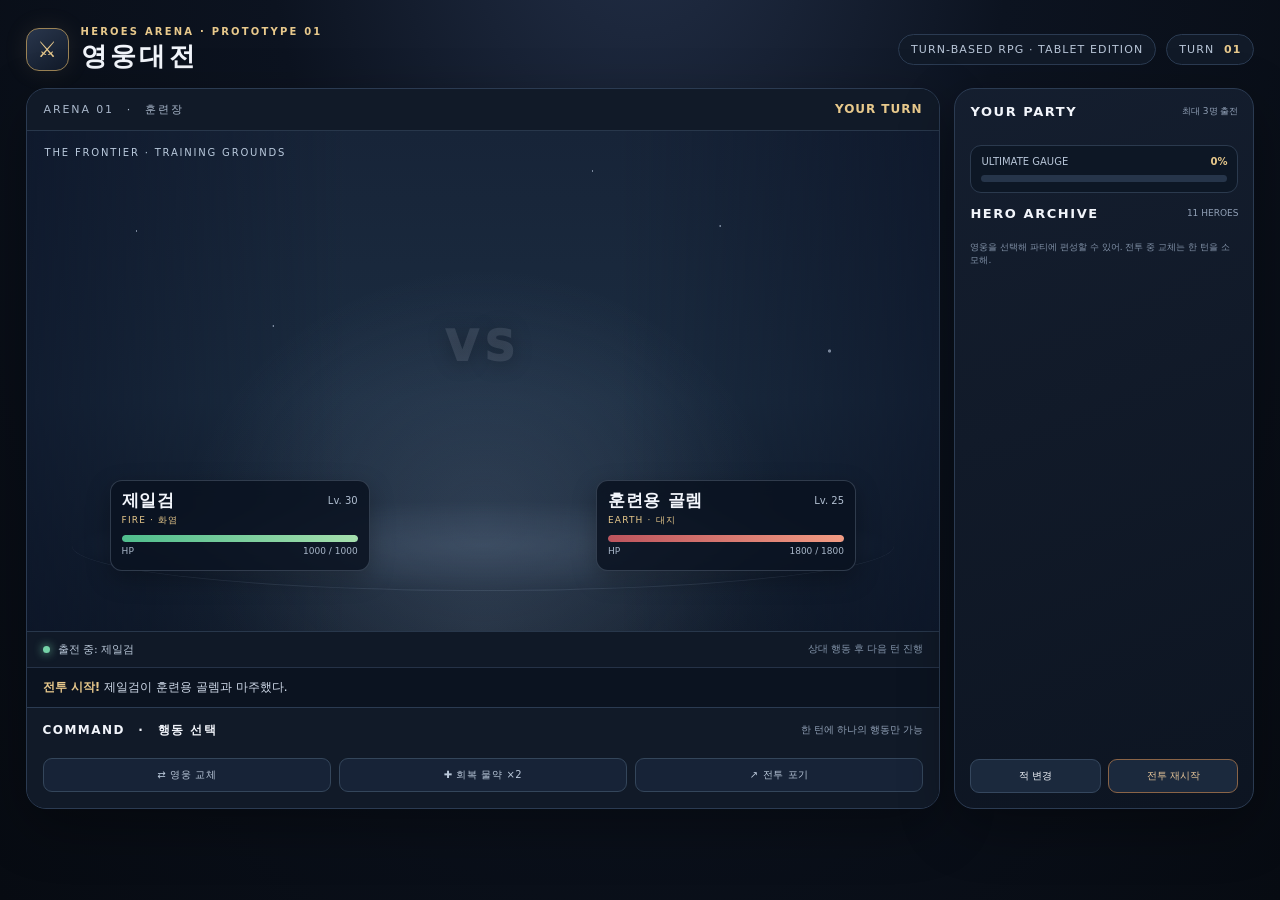
==== commit b2dcde84: "Fix hero resources and add revolver reload action" ====
--- a/hero-battle/index.html
+++ b/hero-battle/index.html
@@ -37,7 +37,7 @@
  <section class="controls">
   <div class="controls-top"><strong>COMMAND　·　행동 선택</strong><small>한 턴에 하나의 행동만 가능</small></div>
   <div class="skill-grid" id="skillGrid"></div>
-  <div class="utility-row"><button class="utility" id="swapOpen">⇄ 영웅 교체</button><button class="utility" id="itemBtn">✚ 회복 물약 <span id="potionCount">×2</span></button><button class="utility" id="runBtn">↗ 전투 포기</button></div>
+  <div class="utility-row"><button class="utility" id="swapOpen">⇄ 영웅 교체</button><button class="utility" id="itemBtn">✚ 회복 물약 <span id="potionCount">×2</span></button><button class="utility" id="reloadBtn" style="display:none">↻ 재장전</button><button class="utility" id="runBtn">↗ 전투 포기</button></div>
  </section>
 </main>
 <aside class="side-card">
@@ -72,7 +72,7 @@
 const ADV={화염:{strong:['바람','대지'],weak:['물','어둠']},물:{strong:['화염','대지'],weak:['바람','번개']},바람:{strong:['대지','물'],weak:['화염','어둠']},번개:{strong:['어둠','빛'],weak:['대지','물']},빛:{strong:['화염','바람'],weak:['번개','어둠']},어둠:{strong:['화염','바람'],weak:['물','번개']},대지:{strong:['물','번개'],weak:['화염','바람']},무속성:{strong:[],weak:[]}};
 let party=['sword','sea','wall'],active='sword',enemyId='golem',playerState={},enemyState={},turn=1,playerTurn=true,busy=false,potions=2,battleOver=false;
 const $=id=>document.getElementById(id);
-const cloneHero=id=>{const h=HEROES.find(x=>x.id===id);return {...h,hpNow:h.hp,ult:0,barrier:0,status:[],dead:false,boost:0,used:{} }};
+const cloneHero=id=>{const h=HEROES.find(x=>x.id===id);return {...h,hpNow:h.hp,ult:0,barrier:0,status:[],dead:false,boost:0,used:{},ammo:6,aim:0,tactic:2,gear:2,combo:0,mark:0,form:'normal'}};
 function freshPlayer(){playerState={};party.forEach(id=>playerState[id]=cloneHero(id));active=party[0];}
 function freshEnemy(){const e=ENEMIES.find(x=>x.id===enemyId);enemyState={...e,hpNow:e.hp,barrier:0,status:[],dead:false};}
 function heroArt(h,small){const c=h.color||'#b3b3b3',d=h.dark||'#303030',w=h.weapon||'sword';let weapon='';
@@ -104,14 +104,14 @@
  const h=current();renderFighter(h,'player',true);renderFighter(enemyState,'enemy',false);
  $('activeHeroLabel').textContent='출전 중: '+h.name;$('turnNo').textContent=String(turn).padStart(2,'0');$('battleState').textContent=battleOver?'BATTLE END':playerTurn?'YOUR TURN':'ENEMY TURN';
  $('ultPercent').textContent=Math.min(100,h.ult)+'%';$('ultBar').style.width=Math.min(100,h.ult)+'%';
- $('potionCount').textContent='×'+potions;
+ $('potionCount').textContent='×'+potions;$('reloadBtn').style.display=h.id==='cowboy'?'block':'none';$('reloadBtn').disabled=!playerTurn||busy||battleOver||h.ammo>=6;$('reloadBtn').textContent='↻ 재장전 · '+(h.ammo||0)+'/6';
  $('partyList').innerHTML=party.map(id=>{const x=playerState[id];return '<div class="party-slot '+(id===active?'current':'')+'"><div class="mini-portrait">'+heroArt(x)+'</div><div class="slot-info"><strong>'+x.name+'</strong><small>'+x.element+' · '+fmt(x.hpNow)+' HP</small></div><button class="swap-btn" data-swap="'+id+'" '+(id===active||x.hpNow<=0||!playerTurn||battleOver?'disabled':'')+'>출전</button></div>'}).join('');
  $('roster').innerHTML=HEROES.map(x=>'<button class="'+(party.includes(x.id)?'selected':'')+'" data-roster="'+x.id+'" title="'+x.name+'">'+heroArt(x)+'<small>'+x.name+'</small></button>').join('');
  $('skillGrid').innerHTML=h.skills.map((s,i)=>{let disabled=!playerTurn||busy||battleOver||hasStatus(h,'기절')||hasStatus(h,'침묵')&&i>0;let desc=s[2],cost='';if(i===3){cost='100%';if(h.ult<100)disabled=true;}if(h.id==='cowboy'&&i<3&&h.ammo<=0)disabled=true;if(h.id==='cowboy'&&i===2&&h.ammo<3)disabled=true;if(h.id==='soldier'&&(i===1||i===2)&&h.gear<=0)disabled=true;if(h.id==='sage'&&i===1&&h.tactic>=3)desc='책략 최대치';return '<button class="skill '+(i===3?'ult '+(h.ult>=100?'ready':''):'')+'" data-skill="'+i+'" '+(disabled?'disabled':'')+'><span class="skill-type">'+s[0]+'</span><span class="cost">'+cost+'</span><div class="skill-name">'+s[1]+'</div><div class="skill-desc">'+desc+'</div></button>'}).join('');
  $('swapOpen').disabled=!playerTurn||busy||battleOver||hasStatus(h,'속박');$('itemBtn').disabled=!playerTurn||busy||battleOver||potions<=0;$('runBtn').disabled=!playerTurn||busy||battleOver;
 }
 function gainUlt(h,n){h.ult=Math.min(100,h.ult+n)}
-function dealDamage(attacker,target,ratio,opts){opts=opts||{};let raw=attacker.atk*ratio;let ignore=opts.ignore||0;let def=target.def*(1-ignore);let dmg=raw*(100/(100+def));dmg*=multiplier(attacker.element,target.element);if(hasStatus(attacker,'약화'))dmg*=.8;if(attacker.boost>0)dmg*=1.3;let shield=Math.min(target.barrier,dmg);target.barrier-=shield;let actual=dmg-shield;target.hpNow=Math.max(0,target.hpNow-actual);gainUlt(attacker,15);if(target===enemyState)gainUlt(current(),0);else if(target.id)gainUlt(target,10);if(target.hpNow<=0)target.dead=true;return Math.round(dmg)}
+function dealDamage(attacker,target,ratio,opts){opts=opts||{};let raw=attacker.atk*ratio;let ignore=opts.ignore||0;let def=target.def*(1-ignore);let dmg=raw*(100/(100+def));dmg*=multiplier(attacker.element,target.element);if(hasStatus(attacker,'약화'))dmg*=.8;if(attacker.boost>0)dmg*=1.3;let shield=Math.min(target.barrier,dmg);target.barrier-=shield;let actual=dmg-shield;target.hpNow=Math.max(0,target.hpNow-actual);if(target===enemyState)gainUlt(current(),0);else if(target.id)gainUlt(target,10);if(target.hpNow<=0)target.dead=true;return Math.round(dmg)}
 function applyHit(ratio,opts){const h=current();let d=dealDamage(h,enemyState,ratio,opts);animateHit('enemy',opts&&opts.fx||h.color,'-'+fmt(d));return d}
 function animateHit(side,color,label){const f=$(side==='enemy'?'enemyFighter':'playerFighter');f.classList.remove('hit');void f.offsetWidth;f.classList.add('hit');setTimeout(()=>f.classList.remove('hit'),300);const layer=document.querySelector('.effect-layer');const node=document.createElement('div');node.className='impact';node.textContent=label;node.style.setProperty('--fx',color);node.style.left=side==='enemy'?'70%':'28%';node.style.top='43%';layer.appendChild(node);const ring=document.createElement('div');ring.className='fx-ring';ring.style.setProperty('--fx',color);ring.style.left=side==='enemy'?'70%':'28%';ring.style.top='43%';layer.appendChild(ring);setTimeout(()=>{node.remove();ring.remove()},1000);$('flash').classList.remove('play');void $('flash').offsetWidth;$('flash').classList.add('play')}
 function attackAnimation(){const f=$('playerFighter');f.classList.remove('attack');void f.offsetWidth;f.classList.add('attack')}
@@ -143,8 +143,8 @@
 function enemyAction(){if(battleOver)return;let target=current();if(target.hpNow<=0){const next=party.find(id=>playerState[id].hpNow>0);if(next){active=next;target=current()}}
 if(hasStatus(enemyState,'기절')){addLog('<b>'+enemyState.name+'</b>은(는) 기절해 행동하지 못했다.');enemyState.status=enemyState.status.filter(s=>s.type!=='기절');nextPlayerTurn();return}
 let dmg=enemyState.atk*(Math.random()<.25?1.25:1)*(100/(100+target.def));dmg*=multiplier(enemyState.element,target.element);if(hasStatus(target,'약화'))dmg*=.8;if(hasStatus(target,'회피')||hasStatus(target,'비행')){dmg=0;target.status=target.status.filter(s=>s.type!=='회피'&&s.type!=='비행')}
-let absorbed=Math.min(target.barrier,dmg);target.barrier-=absorbed;target.hpNow=Math.max(0,target.hpNow-(dmg-absorbed));gainUlt(target,10);animateHit('player',enemyState.color,'-'+fmt(dmg));addLog('<b>'+enemyState.name+'</b>의 '+enemyState.skill+'! '+target.name+'에게 '+fmt(dmg)+' 피해.');let ticks=tickStatus(target);if(ticks)addLog('<b>'+target.name+'</b> 상태이상 피해: '+ticks);if(target.hpNow<=0){target.dead=true;addLog('<b>'+target.name+'</b> 전투 불능!');const next=party.find(id=>playerState[id].hpNow>0);if(next){active=next;toast(next+' 출전!')}else{finishCheck();render();return}}if(finishCheck()){render();return}nextPlayerTurn()}
-function nextPlayerTurn(){turn++;playerTurn=true;party.forEach(id=>{let h=playerState[id];if(h.hpNow>0){const t=tickStatus(h);if(t)addLog('<b>'+h.name+'</b> '+t);}});const t=tickStatus(enemyState);if(t)addLog('<b>'+enemyState.name+'</b> '+t);if(enemyState.hpNow<=0){finishCheck()}render()}
+let absorbed=Math.min(target.barrier,dmg);target.barrier-=absorbed;target.hpNow=Math.max(0,target.hpNow-(dmg-absorbed));gainUlt(target,10);animateHit('player',enemyState.color,'-'+fmt(dmg));addLog('<b>'+enemyState.name+'</b>의 '+enemyState.skill+'! '+target.name+'에게 '+fmt(dmg)+' 피해.');if(target.hpNow<=0){target.dead=true;addLog('<b>'+target.name+'</b> 전투 불능!');const next=party.find(id=>playerState[id].hpNow>0);if(next){active=next;toast(next+' 출전!')}else{finishCheck();render();return}}if(finishCheck()){render();return}nextPlayerTurn()}
+function nextPlayerTurn(){turn++;playerTurn=true;const h=current();if(h&&h.hpNow>0){const pt=tickStatus(h);if(pt)addLog('<b>'+h.name+'</b> 상태이상 피해: '+pt);}const t=tickStatus(enemyState);if(t)addLog('<b>'+enemyState.name+'</b> '+t);if(enemyState.hpNow<=0){finishCheck()}render()}
 function showResult(win){$('resultMark').textContent=win?'🏆':'⚔️';$('resultTitle').textContent=win?'승리!':'패배';$('resultText').textContent=win?'훈련 전투에서 승리했어. 영웅들의 전투력을 확인했어!':'파티가 전투 불능이 되었어. 파티를 재정비하고 다시 도전해 봐.';$('resultModal').classList.add('show')}
 function restart(){freshPlayer();freshEnemy();turn=1;playerTurn=true;busy=false;battleOver=false;potions=2;addLog('<b>전투 시작!</b> '+current().name+'이(가) '+enemyState.name+'과(와) 마주했다.');$('resultModal').classList.remove('show');render()}
 function openModal(id){$(id).classList.add('show')}function closeModal(id){$(id).classList.remove('show')}
@@ -153,7 +153,7 @@
 function startBattleVs(id){enemyId=id;restart();closeModal('enemyModal')}
 function bind(){document.addEventListener('click',e=>{const sk=e.target.closest('[data-skill]');if(sk){useSkill(Number(sk.dataset.skill));return}const sw=e.target.closest('[data-swap]');if(sw){swapTo(sw.dataset.swap);return}const ro=e.target.closest('[data-roster]');if(ro){selectRoster(ro.dataset.roster);return}const cl=e.target.closest('[data-close]');if(cl){closeModal(cl.dataset.close);return}const en=e.target.closest('[data-enemy]');if(en){startBattleVs(en.dataset.enemy);return}});
 $('swapOpen').onclick=()=>{if(hasStatus(current(),'속박')){toast('속박 상태에서는 교체할 수 없어.');return}$('swapChoices').innerHTML=party.filter(id=>id!==active).map(id=>{const h=playerState[id];return '<button class="enemy-choice" data-swap="'+id+'" '+(h.hpNow<=0?'disabled':'')+'><strong>'+h.name+'</strong><small>'+h.element+' · HP '+fmt(h.hpNow)+'/'+fmt(h.hp)+'</small></button>'}).join('');openModal('swapModal')};
-$('itemBtn').onclick=()=>{if(potions<=0||!playerTurn||busy)return;playerAction(()=>{const h=current();const heal=Math.min(h.hp-h.hpNow,h.hp*.35);h.hpNow+=heal;potions--;addLog('<b>회복 물약!</b> '+h.name+' HP '+fmt(heal)+' 회복.')})};
+$('reloadBtn').onclick=()=>{const h=current();if(h.id!=='cowboy'||h.ammo>=6||!playerTurn||busy)return;playerAction(()=>{h.ammo=6;addLog('<b>재장전!</b> 리볼버 탄환을 6발 채웠다.')})};\n$('itemBtn').onclick=()=>{if(potions<=0||!playerTurn||busy)return;playerAction(()=>{const h=current();const heal=Math.min(h.hp-h.hpNow,h.hp*.35);h.hpNow+=heal;potions--;addLog('<b>회복 물약!</b> '+h.name+' HP '+fmt(heal)+' 회복.')})};
 $('runBtn').onclick=()=>{if(!playerTurn||busy)return;battleOver=true;playerTurn=false;render();$('resultMark').textContent='↗';$('resultTitle').textContent='전투 포기';$('resultText').textContent='전투를 종료했어. 보상은 지급되지 않아.';$('resultModal').classList.add('show')};
 $('restartBtn').onclick=restart;$('resultRestart').onclick=restart;
 $('enemyOpen').onclick=()=>{$('enemyChoices').innerHTML=ENEMIES.map(e=>'<button class="enemy-choice" data-enemy="'+e.id+'"><strong>'+e.name+'</strong><small>'+e.element+' · Lv. '+e.level+' · HP '+fmt(e.hp)+'</small></button>').join('');openModal('enemyModal')};
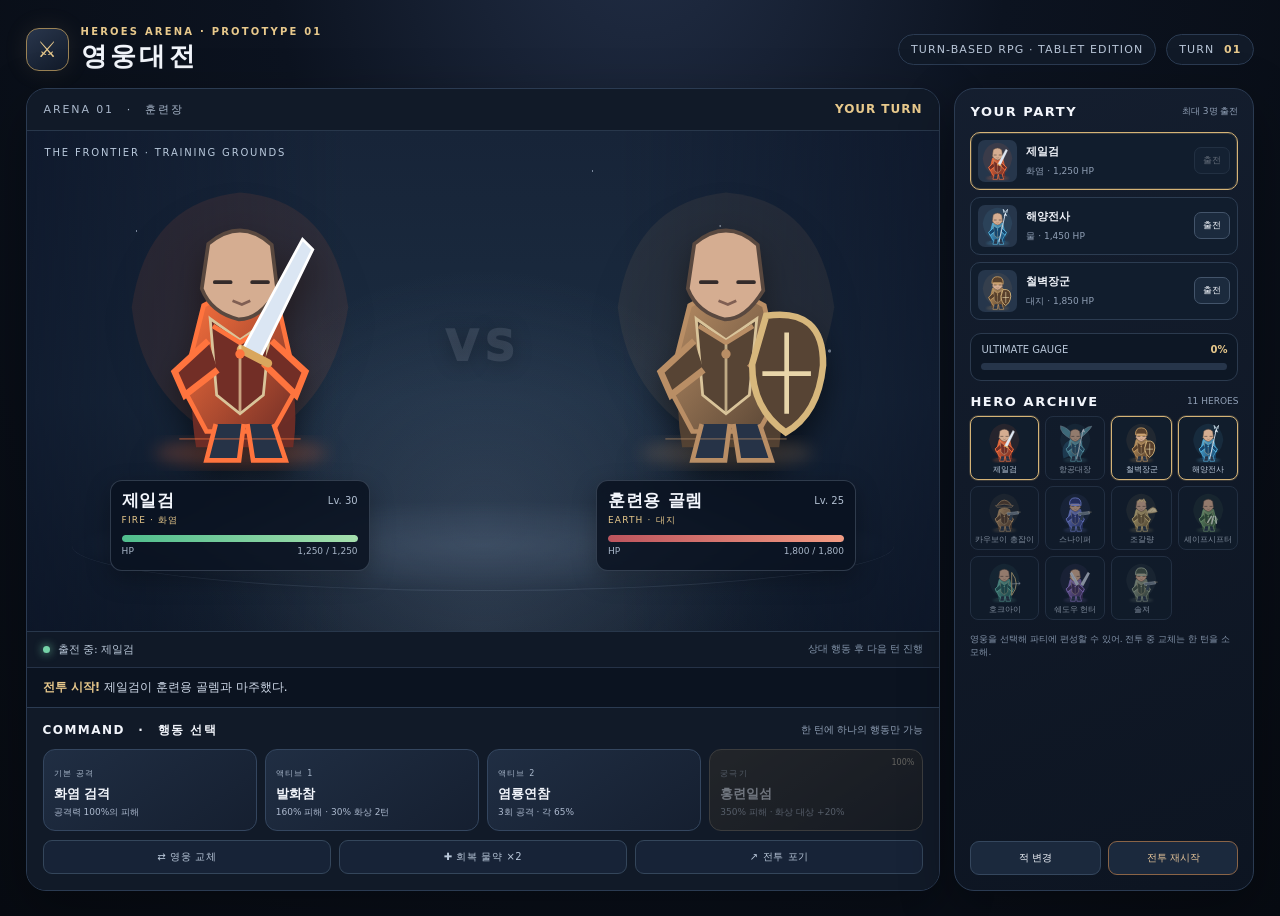
==== commit 161b8da9: "Repair action script and normalize ultimate charge" ====
--- a/hero-battle/index.html
+++ b/hero-battle/index.html
@@ -133,6 +133,7 @@
   else if(h.id==='shadow'){if(i===0){d=applyHit(1);h.mark=Math.min(3,h.mark+1);}if(i===1){setStatus(h,'은신',1);h.boost=1;msg='그림자 은신!';}if(i===2){d=applyHit(2+h.mark*.2,{ignore:.2});h.mark=0;msg='약점 절단!';}if(i===3){d=applyHit(3.5+h.mark*.25);h.mark=0;h.ult=0;msg='심연의 처형!';}}
   else if(h.id==='soldier'){if(i===0)d=applyHit(1);if(i===1){h.gear--;d=applyHit(1.8);setStatus(enemyState,'약화',2);msg='전술 수류탄!';}if(i===2){h.gear--;h.barrier+=h.hp*.3;setStatus(h,'방탄',2);msg='방탄 전술!';}if(i===3){d=applyHit(3.5);h.gear=Math.min(2,h.gear+1);setStatus(h,'전술 방어',2);h.ult=0;msg='최종 작전!';}}
   if(i===3)h.ult=0;
+  if(i!==3)gainUlt(h,15);
   if(h.boost>0&&i!==1)h.boost=0;
   if(msg)addLog('<b>'+h.name+'</b> '+msg+' <span style="color:#e7c78f">'+(d?'피해 '+fmt(d):'')+'</span>');
   else addLog('<b>'+h.name+'</b> '+h.skills[i][1]+'! 피해 '+fmt(d));
@@ -153,7 +154,8 @@
 function startBattleVs(id){enemyId=id;restart();closeModal('enemyModal')}
 function bind(){document.addEventListener('click',e=>{const sk=e.target.closest('[data-skill]');if(sk){useSkill(Number(sk.dataset.skill));return}const sw=e.target.closest('[data-swap]');if(sw){swapTo(sw.dataset.swap);return}const ro=e.target.closest('[data-roster]');if(ro){selectRoster(ro.dataset.roster);return}const cl=e.target.closest('[data-close]');if(cl){closeModal(cl.dataset.close);return}const en=e.target.closest('[data-enemy]');if(en){startBattleVs(en.dataset.enemy);return}});
 $('swapOpen').onclick=()=>{if(hasStatus(current(),'속박')){toast('속박 상태에서는 교체할 수 없어.');return}$('swapChoices').innerHTML=party.filter(id=>id!==active).map(id=>{const h=playerState[id];return '<button class="enemy-choice" data-swap="'+id+'" '+(h.hpNow<=0?'disabled':'')+'><strong>'+h.name+'</strong><small>'+h.element+' · HP '+fmt(h.hpNow)+'/'+fmt(h.hp)+'</small></button>'}).join('');openModal('swapModal')};
-$('reloadBtn').onclick=()=>{const h=current();if(h.id!=='cowboy'||h.ammo>=6||!playerTurn||busy)return;playerAction(()=>{h.ammo=6;addLog('<b>재장전!</b> 리볼버 탄환을 6발 채웠다.')})};\n$('itemBtn').onclick=()=>{if(potions<=0||!playerTurn||busy)return;playerAction(()=>{const h=current();const heal=Math.min(h.hp-h.hpNow,h.hp*.35);h.hpNow+=heal;potions--;addLog('<b>회복 물약!</b> '+h.name+' HP '+fmt(heal)+' 회복.')})};
+$('reloadBtn').onclick=()=>{const h=current();if(h.id!=='cowboy'||h.ammo>=6||!playerTurn||busy)return;playerAction(()=>{h.ammo=6;addLog('<b>재장전!</b> 리볼버 탄환을 6발 채웠다.')})};
+$('itemBtn').onclick=()=>{if(potions<=0||!playerTurn||busy)return;playerAction(()=>{const h=current();const heal=Math.min(h.hp-h.hpNow,h.hp*.35);h.hpNow+=heal;potions--;addLog('<b>회복 물약!</b> '+h.name+' HP '+fmt(heal)+' 회복.')})};
 $('runBtn').onclick=()=>{if(!playerTurn||busy)return;battleOver=true;playerTurn=false;render();$('resultMark').textContent='↗';$('resultTitle').textContent='전투 포기';$('resultText').textContent='전투를 종료했어. 보상은 지급되지 않아.';$('resultModal').classList.add('show')};
 $('restartBtn').onclick=restart;$('resultRestart').onclick=restart;
 $('enemyOpen').onclick=()=>{$('enemyChoices').innerHTML=ENEMIES.map(e=>'<button class="enemy-choice" data-enemy="'+e.id+'"><strong>'+e.name+'</strong><small>'+e.element+' · Lv. '+e.level+' · HP '+fmt(e.hp)+'</small></button>').join('');openModal('enemyModal')};
